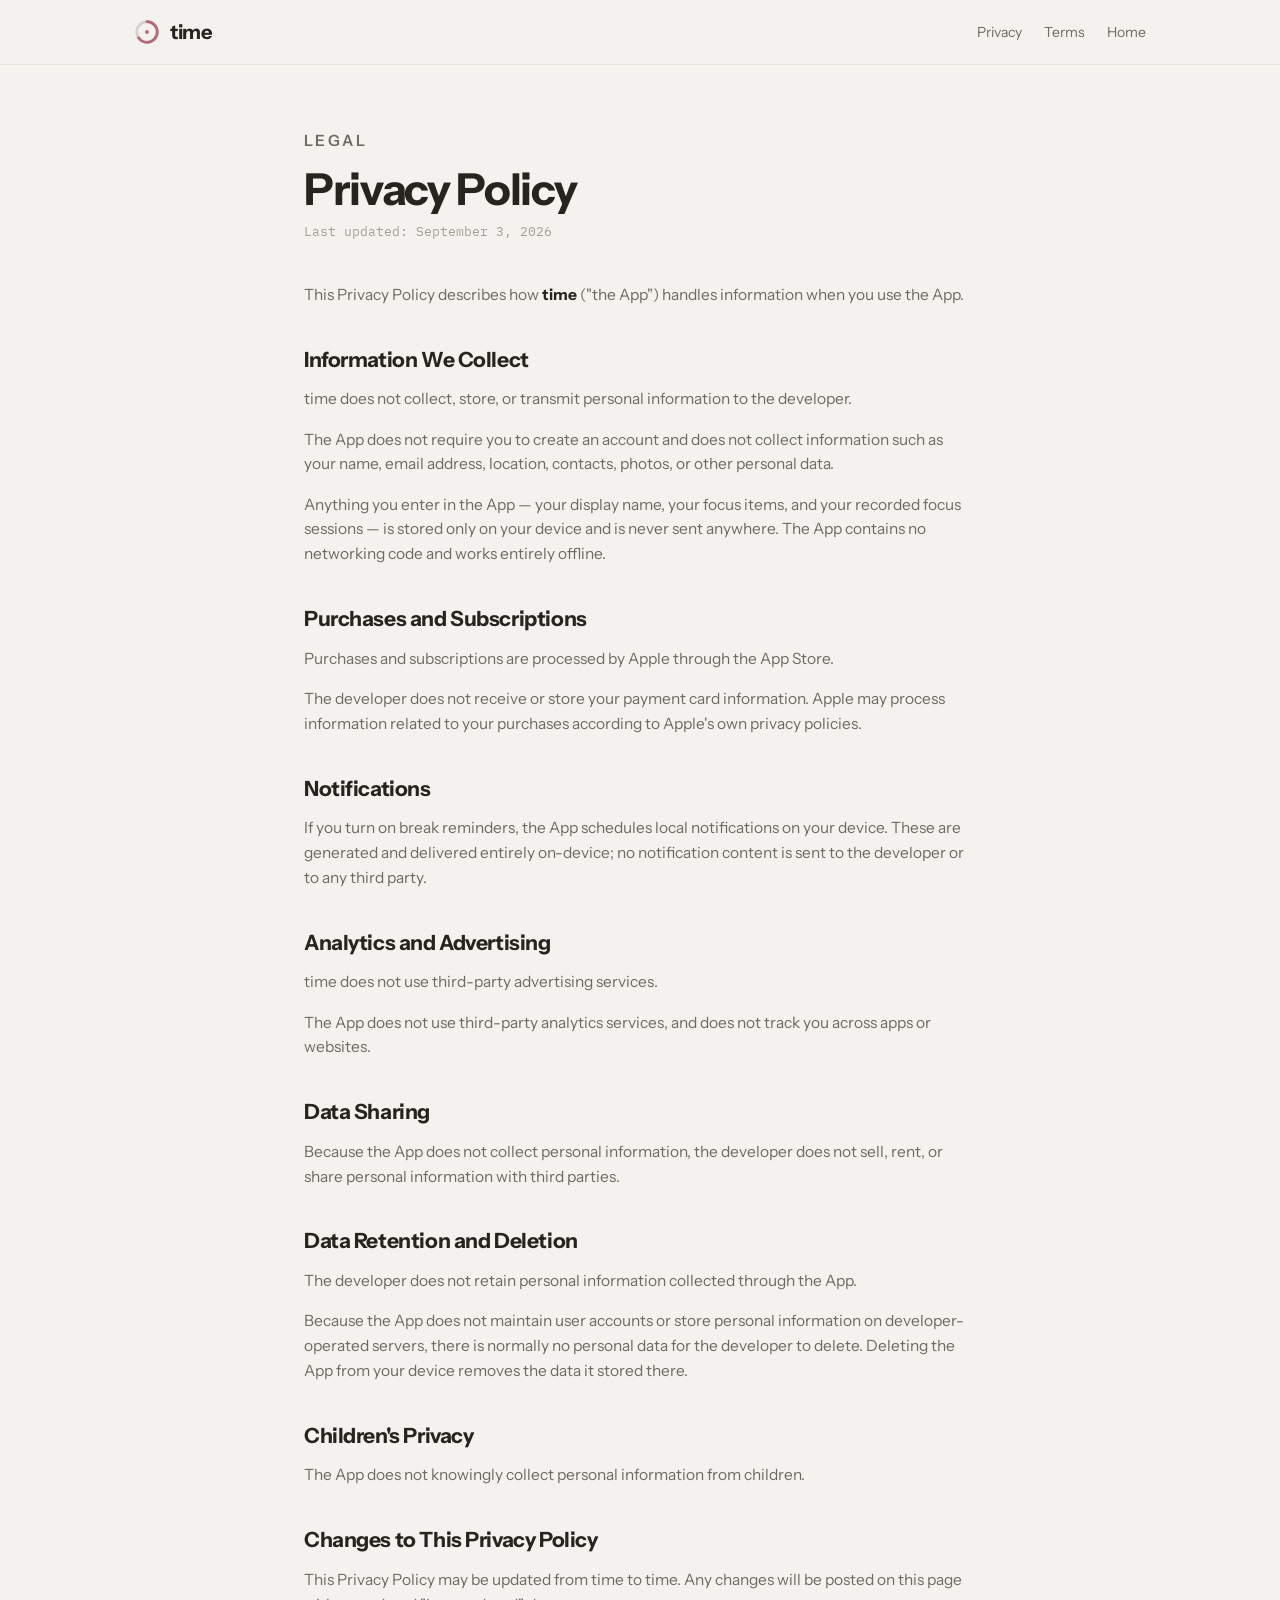
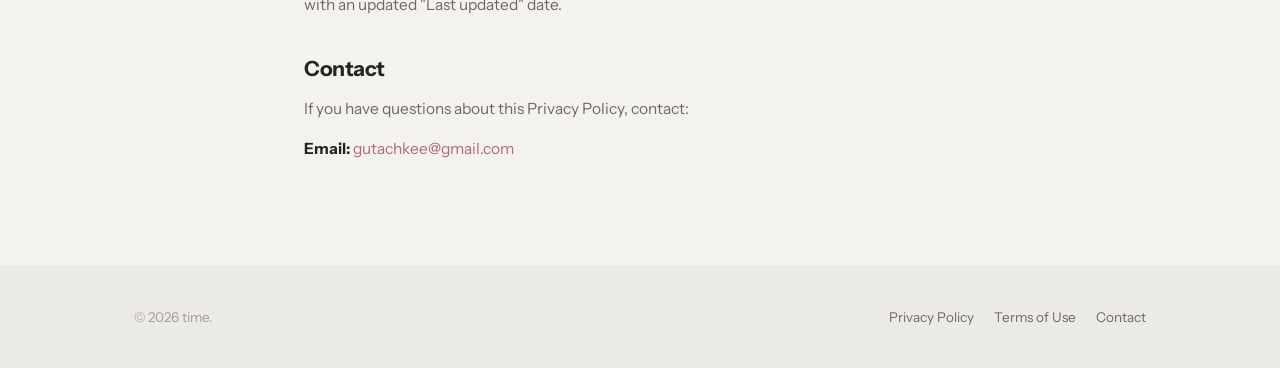
==== privacy/index.html @ 2e371567 "Add landing page, Privacy Policy and Terms of Use for GitHub Pages Static site for the `time` iOS ap" ====
<!DOCTYPE html>
<html lang="en">
<head>
<meta charset="utf-8">
<meta name="viewport" content="width=device-width, initial-scale=1">
<title>Privacy Policy — time</title>
<meta name="description" content="How the time iOS app handles your information. Short version: it does not collect any.">
<meta name="robots" content="index, follow">
<meta name="theme-color" content="#b06a7a">
<link rel="preconnect" href="https://fonts.googleapis.com">
<link rel="preconnect" href="https://fonts.gstatic.com" crossorigin>
<link href="https://fonts.googleapis.com/css2?family=Instrument+Sans:wght@400;500;600;700&family=IBM+Plex+Mono:wght@400;500&display=swap" rel="stylesheet">
<link rel="stylesheet" href="../assets/site.css">
<link rel="icon" href="../assets/mark.svg" type="image/svg+xml">
</head>
<body>

<header class="site-head">
  <div class="wrap">
    <a class="brand" href="../">
      <svg width="26" height="26" viewBox="0 0 76 76" aria-hidden="true">
        <circle cx="38" cy="38" r="30" fill="none" stroke="currentColor" stroke-width="8" opacity=".16"/>
        <circle cx="38" cy="38" r="30" fill="none" stroke="#b06a7a" stroke-width="8" stroke-linecap="round"
                stroke-dasharray="188.5" stroke-dashoffset="66" transform="rotate(-90 38 38)"/>
        <circle cx="38" cy="38" r="5.5" fill="#b06a7a"/>
      </svg>
      time
    </a>
    <nav class="nav">
      <a href="../privacy/">Privacy</a>
      <a href="../terms/">Terms</a>
      <a href="../">Home</a>
    </nav>
  </div>
</header>

<main class="legal">
  <div class="wrap wrap--narrow">
    <p class="eyebrow">Legal</p>
    <h1>Privacy Policy</h1>
    <p class="updated">Last updated: September 3, 2026</p>

    <p>This Privacy Policy describes how <strong>time</strong> ("the App") handles information when you use the App.</p>

    <h2>Information We Collect</h2>
    <p>time does not collect, store, or transmit personal information to the developer.</p>
    <p>The App does not require you to create an account and does not collect information such as your name, email address, location, contacts, photos, or other personal data.</p>
    <p>Anything you enter in the App — your display name, your focus items, and your recorded focus sessions — is stored only on your device and is never sent anywhere. The App contains no networking code and works entirely offline.</p>

    <h2>Purchases and Subscriptions</h2>
    <p>Purchases and subscriptions are processed by Apple through the App Store.</p>
    <p>The developer does not receive or store your payment card information. Apple may process information related to your purchases according to Apple's own privacy policies.</p>

    <h2>Notifications</h2>
    <p>If you turn on break reminders, the App schedules local notifications on your device. These are generated and delivered entirely on-device; no notification content is sent to the developer or to any third party.</p>

    <h2>Analytics and Advertising</h2>
    <p>time does not use third-party advertising services.</p>
    <p>The App does not use third-party analytics services, and does not track you across apps or websites.</p>

    <h2>Data Sharing</h2>
    <p>Because the App does not collect personal information, the developer does not sell, rent, or share personal information with third parties.</p>

    <h2>Data Retention and Deletion</h2>
    <p>The developer does not retain personal information collected through the App.</p>
    <p>Because the App does not maintain user accounts or store personal information on developer-operated servers, there is normally no personal data for the developer to delete. Deleting the App from your device removes the data it stored there.</p>

    <h2>Children's Privacy</h2>
    <p>The App does not knowingly collect personal information from children.</p>

    <h2>Changes to This Privacy Policy</h2>
    <p>This Privacy Policy may be updated from time to time. Any changes will be posted on this page with an updated "Last updated" date.</p>

    <h2>Contact</h2>
    <p>If you have questions about this Privacy Policy, contact:</p>
    <p><strong>Email:</strong> <a href="mailto:gutachkee@gmail.com">gutachkee@gmail.com</a></p>
  </div>
</main>

<footer class="site-foot">
  <div class="wrap">
    <p>© <span id="yr">2026</span> time.</p>
    <nav class="foot-links">
      <a href="../privacy/">Privacy Policy</a>
      <a href="../terms/">Terms of Use</a>
      <a href="mailto:gutachkee@gmail.com">Contact</a>
    </nav>
  </div>
</footer>

<script>document.getElementById('yr').textContent = new Date().getFullYear();</script>
</body>
</html>
---- assets/site.css ----
/* time — shared site styles. Palette mirrors TrackerCore/PaletteTokens.swift (Blush). */

:root{
  --bg:#f4f2ee;
  --bg-alt:#eceae6;
  --surface:#ffffff;
  --surface-2:#f8f6f2;
  --text:#26241f;
  --muted:#6f6a61;
  --faint:#a49e94;
  --border:#e8e4dc;
  --accent:#b06a7a;
  --accent-soft:#f4e6ea;
  --accent-line:#ecd3da;
  --shadow:0 1px 2px rgba(40,36,28,.04), 0 10px 26px rgba(40,36,28,.06);
  --shadow-lg:0 1px 2px rgba(40,36,28,.04), 0 24px 54px rgba(40,36,28,.10);
  --radius:20px;
  --sans:'Instrument Sans',system-ui,-apple-system,'Segoe UI',sans-serif;
  --mono:'IBM Plex Mono',ui-monospace,SFMono-Regular,Menlo,monospace;
  color-scheme:light dark;
}

@media (prefers-color-scheme:dark){
  :root{
    --bg:#161513; --bg-alt:#1b1a17; --surface:#201f1c; --surface-2:#1c1b18;
    --text:#eceae4; --muted:#a09a91; --faint:#7b756c; --border:#302d29;
    --accent:#d98aa0; --accent-soft:#2b2124; --accent-line:#3d2e33;
    --shadow:0 1px 2px rgba(0,0,0,.3), 0 10px 26px rgba(0,0,0,.28);
    --shadow-lg:0 1px 2px rgba(0,0,0,.3), 0 24px 54px rgba(0,0,0,.38);
  }
}

*,*::before,*::after{box-sizing:border-box}
html{-webkit-text-size-adjust:100%}
body{
  margin:0; background:var(--bg); color:var(--text);
  font-family:var(--sans); font-size:16px; line-height:1.6;
  -webkit-font-smoothing:antialiased;
}
img,svg{max-width:100%}
a{color:var(--accent); text-decoration:none}
a:hover{text-decoration:underline}

.wrap{width:100%; max-width:1060px; margin:0 auto; padding:0 24px}
.wrap--narrow{max-width:720px}

/* ---------- header ---------- */
.site-head{
  position:sticky; top:0; z-index:20;
  background:color-mix(in srgb, var(--bg) 86%, transparent);
  backdrop-filter:saturate(150%) blur(12px);
  border-bottom:1px solid var(--border);
}
.site-head .wrap{display:flex; align-items:center; justify-content:space-between; gap:16px; height:64px}
.brand{display:flex; align-items:center; gap:10px; color:var(--text); font-weight:700; font-size:20px; letter-spacing:-.02em}
.brand:hover{text-decoration:none}
.nav{display:flex; align-items:center; gap:22px; font-size:14px}
.nav a{color:var(--muted)}
.nav a:hover{color:var(--text); text-decoration:none}

/* ---------- type ---------- */
.eyebrow{font-size:11px; letter-spacing:.16em; text-transform:uppercase; font-weight:600; color:var(--faint); margin:0 0 12px}
h1{font-size:clamp(38px,6vw,60px); line-height:1.05; letter-spacing:-.03em; font-weight:700; margin:0 0 20px}
h2{font-size:clamp(26px,3.4vw,34px); line-height:1.15; letter-spacing:-.02em; font-weight:700; margin:0 0 14px}
h3{font-size:17px; font-weight:600; letter-spacing:-.01em; margin:0 0 6px}
.lede{font-size:clamp(17px,2vw,19px); line-height:1.6; color:var(--muted); margin:0}
.mono{font-family:var(--mono)}

/* ---------- sections ---------- */
section{padding:76px 0}
.section-head{max-width:660px; margin-bottom:38px}
.section-head p{color:var(--muted); margin:0}
.alt{background:var(--bg-alt); border-top:1px solid var(--border); border-bottom:1px solid var(--border)}

/* ---------- hero ---------- */
.hero{padding:76px 0 84px}
.hero .wrap{display:grid; grid-template-columns:minmax(0,1fr) auto; gap:64px; align-items:center}
.hero-copy{max-width:520px}
.badge{
  display:inline-flex; align-items:center; gap:8px; font-family:var(--mono); font-size:12px;
  color:var(--accent); background:var(--accent-soft); border:1px solid var(--accent-line);
  padding:4px 11px; border-radius:999px; margin-bottom:22px;
}
.cta-row{display:flex; flex-wrap:wrap; gap:12px; align-items:center; margin-top:30px}
.btn{
  display:inline-flex; align-items:center; gap:9px; font-size:15px; font-weight:600;
  padding:13px 22px; border-radius:999px; border:1px solid transparent; cursor:pointer;
}
.btn:hover{text-decoration:none}
.btn--primary{background:var(--accent); color:#fff; box-shadow:0 8px 18px color-mix(in srgb, var(--accent) 34%, transparent)}
@media (prefers-color-scheme:dark){ .btn--primary{color:#1a1512} }
.btn--primary[aria-disabled="true"]{opacity:.55; cursor:default; box-shadow:none}
.btn--ghost{background:var(--surface); color:var(--text); border-color:var(--border); box-shadow:var(--shadow)}
.cta-note{font-size:13px; color:var(--faint); margin:14px 0 0}

/* ---------- phone mock ---------- */
.phone{
  width:300px; flex:none; border-radius:44px; padding:10px;
  background:var(--surface); border:1px solid var(--border); box-shadow:var(--shadow-lg);
}
.phone-screen{
  border-radius:35px; background:var(--bg); overflow:hidden;
  padding:26px 16px 20px; display:flex; flex-direction:column; gap:16px;
}
.notch{width:96px; height:22px; border-radius:999px; background:var(--text); opacity:.9; margin:-14px auto 2px}
.ph-row{display:flex; align-items:center; justify-content:space-between; gap:10px}
.avatar{
  width:36px; height:36px; border-radius:999px; background:var(--accent); color:#fff;
  display:flex; align-items:center; justify-content:center; font-size:14px; font-weight:600;
}
.ph-name{font-size:14px; font-weight:600}
.ph-date{font-size:12px; color:var(--muted)}
.ph-total{font-size:38px; font-weight:600; line-height:1; letter-spacing:-.01em; font-feature-settings:'tnum'}
.ph-of{font-size:13px; color:var(--muted)}
.segbar{display:flex; gap:3px; margin-top:12px}
.segbar span{height:8px; border-radius:999px; background:var(--border); position:relative; overflow:hidden}
.segbar span i{position:absolute; inset:0 auto 0 0; border-radius:999px; display:block}
.card{
  background:var(--surface); border:1px solid var(--border); border-radius:var(--radius);
  padding:14px 16px; box-shadow:var(--shadow);
}
.card--flat{box-shadow:none}
.focus-card{display:flex; align-items:center; justify-content:space-between; gap:12px}
.focus-name{font-size:14px; font-weight:600; display:flex; align-items:center; gap:7px}
.dot{width:7px; height:7px; border-radius:999px; flex:none}
.focus-time{font-family:var(--mono); font-size:12.5px; color:var(--muted); margin-top:4px}
.focus-time em{font-style:normal; color:var(--faint)}
.ring{position:relative; width:48px; height:48px; flex:none}
.ring svg{position:absolute; inset:0; transform:rotate(-90deg)}
.ring button{
  position:absolute; inset:7px; border-radius:999px; border:none; background:var(--accent); color:#fff;
  display:flex; align-items:center; justify-content:center; cursor:default;
}
.hist{display:flex; align-items:flex-end; gap:3px; height:40px; margin-top:10px}
.hist i{flex:1; background:var(--accent); border-radius:3px; opacity:.85; display:block}

/* ---------- grids ---------- */
.grid{display:grid; gap:18px; grid-template-columns:repeat(auto-fit,minmax(250px,1fr))}
.feature{background:var(--surface); border:1px solid var(--border); border-radius:var(--radius); padding:24px; box-shadow:var(--shadow)}
.feature p{margin:0; color:var(--muted); font-size:14.5px}
.ficon{
  width:38px; height:38px; border-radius:11px; background:var(--accent-soft); border:1px solid var(--accent-line);
  color:var(--accent); display:flex; align-items:center; justify-content:center; margin-bottom:14px;
}

.steps{display:grid; gap:22px; grid-template-columns:repeat(auto-fit,minmax(240px,1fr)); counter-reset:step}
.step{position:relative; padding-top:18px; border-top:2px solid var(--accent)}
.step::before{
  counter-increment:step; content:counter(step,decimal-leading-zero);
  font-family:var(--mono); font-size:12px; color:var(--accent); display:block; margin-bottom:8px;
}
.step p{margin:0; color:var(--muted); font-size:14.5px}

/* ---------- palettes ---------- */
.palettes{display:flex; flex-wrap:wrap; gap:22px}
.pal{display:flex; flex-direction:column; align-items:center; gap:9px}
.pal-tile{width:64px; height:64px; border-radius:17px; display:flex; align-items:center; justify-content:center}
.pal-name{font-size:12.5px; color:var(--muted)}

/* ---------- privacy panel ---------- */
.panel{
  background:var(--surface); border:1px solid var(--border); border-radius:26px;
  padding:40px; box-shadow:var(--shadow);
}
.checks{list-style:none; margin:22px 0 0; padding:0; display:grid; gap:12px; grid-template-columns:repeat(auto-fit,minmax(240px,1fr))}
.checks li{display:flex; gap:10px; font-size:14.5px; color:var(--muted)}
.checks svg{flex:none; color:var(--accent); margin-top:3px}

/* ---------- pricing ---------- */
.tiers{display:grid; gap:18px; grid-template-columns:repeat(auto-fit,minmax(280px,1fr))}
.tier{background:var(--surface); border:1px solid var(--border); border-radius:24px; padding:28px; box-shadow:var(--shadow)}
.tier--pro{border-color:var(--accent-line); background:var(--surface-2)}
.tier ul{list-style:none; margin:18px 0 0; padding:0; display:grid; gap:10px}
.tier li{font-size:14.5px; color:var(--muted); display:flex; gap:9px}
.tier li svg{flex:none; color:var(--accent); margin-top:4px}
.tier-tag{font-family:var(--mono); font-size:11.5px; letter-spacing:.06em; text-transform:uppercase; color:var(--accent)}

/* ---------- faq ---------- */
.faq{display:grid; gap:0; max-width:760px}
details{border-bottom:1px solid var(--border); padding:18px 0}
details summary{cursor:pointer; font-weight:600; font-size:16px; list-style:none; display:flex; justify-content:space-between; gap:16px}
details summary::-webkit-details-marker{display:none}
details summary::after{content:'+'; color:var(--accent); font-weight:400; font-size:20px; line-height:1}
details[open] summary::after{content:'–'}
details p{margin:10px 0 0; color:var(--muted); font-size:15px}

/* ---------- legal ---------- */
.legal{padding:64px 0 88px}
.legal h1{font-size:clamp(32px,5vw,44px); margin-bottom:10px}
.legal .updated{font-family:var(--mono); font-size:13px; color:var(--faint); margin:0 0 40px}
.legal h2{font-size:21px; margin:40px 0 10px}
.legal p, .legal li{color:var(--muted); font-size:15.5px}
.legal ul{padding-left:20px}
.legal strong{color:var(--text)}
.legal hr{border:0; border-top:1px solid var(--border); margin:44px 0}

/* ---------- footer ---------- */
.site-foot{border-top:1px solid var(--border); background:var(--bg-alt); padding:40px 0}
.site-foot .wrap{display:flex; flex-wrap:wrap; gap:16px; align-items:center; justify-content:space-between}
.site-foot p{margin:0; font-size:13.5px; color:var(--faint)}
.foot-links{display:flex; flex-wrap:wrap; gap:20px; font-size:13.5px}
.foot-links a{color:var(--muted)}

@media (max-width:880px){
  .hero .wrap{grid-template-columns:minmax(0,1fr); justify-items:start; gap:48px}
  .phone{margin:0 auto}
  section{padding:60px 0}
  .panel{padding:28px}
}
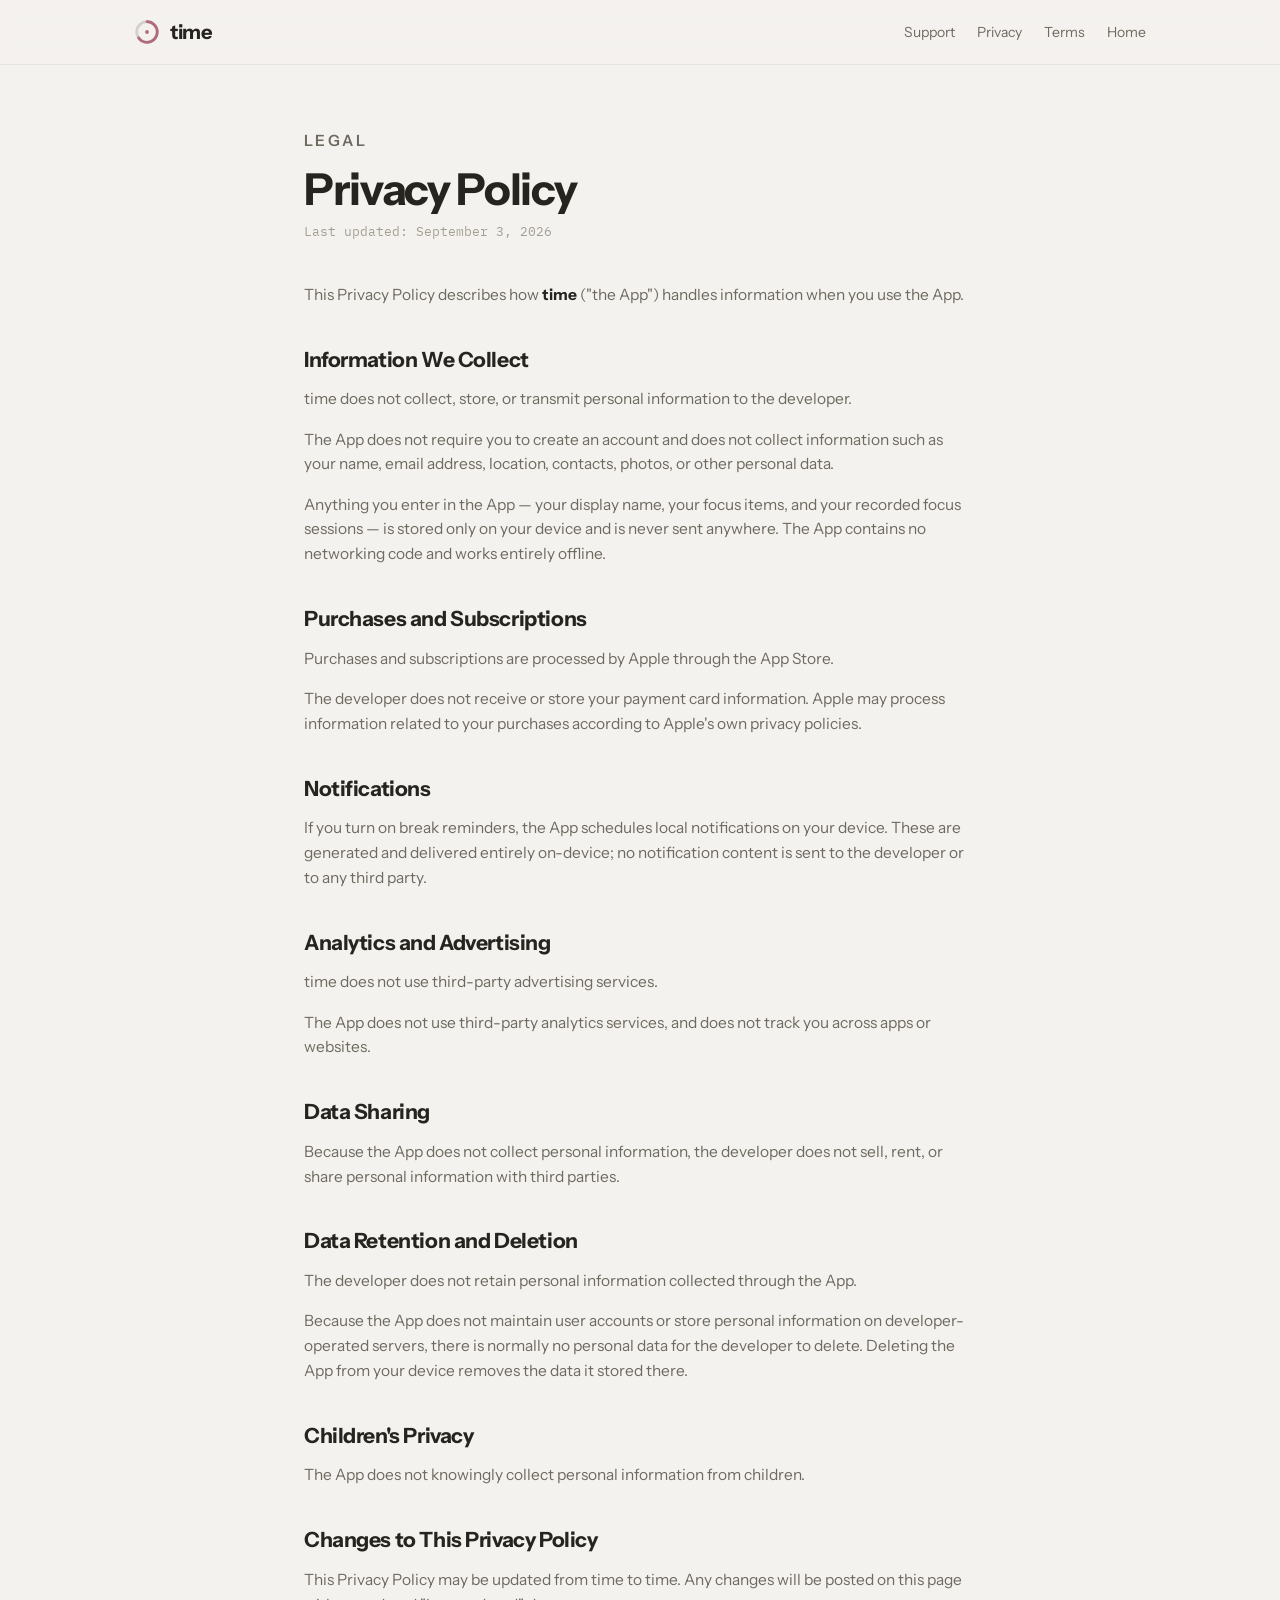
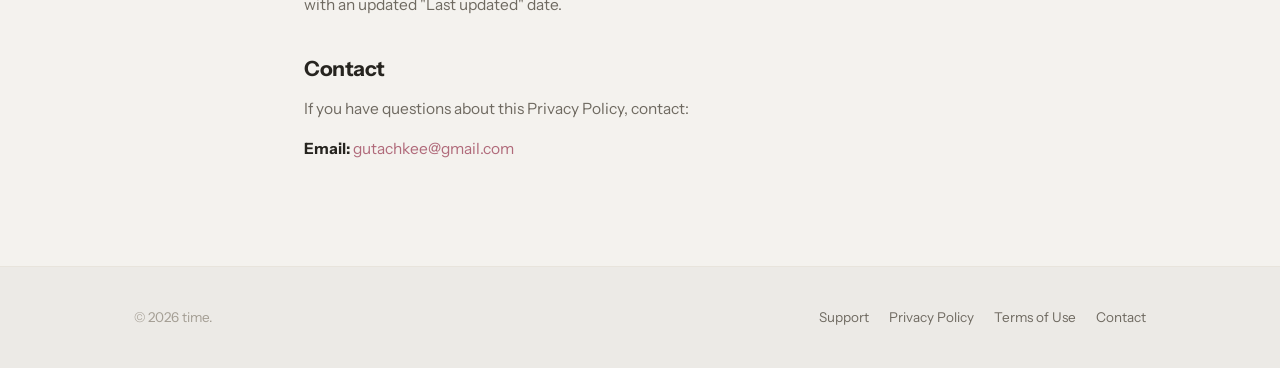
==== commit ef003a06: "+ support" ====
--- a/privacy/index.html
+++ b/privacy/index.html
@@ -27,8 +27,9 @@
       time
     </a>
     <nav class="nav">
-      <a href="../privacy/">Privacy</a>
-      <a href="../terms/">Terms</a>
+      <a href="../support/">Support</a>
+      <a class="opt" href="../privacy/">Privacy</a>
+      <a class="opt" href="../terms/">Terms</a>
       <a href="../">Home</a>
     </nav>
   </div>
@@ -81,6 +82,7 @@
   <div class="wrap">
     <p>© <span id="yr">2026</span> time.</p>
     <nav class="foot-links">
+      <a href="../support/">Support</a>
       <a href="../privacy/">Privacy Policy</a>
       <a href="../terms/">Terms of Use</a>
       <a href="mailto:gutachkee@gmail.com">Contact</a>
--- a/assets/site.css
+++ b/assets/site.css
@@ -93,46 +93,11 @@
 .btn--ghost{background:var(--surface); color:var(--text); border-color:var(--border); box-shadow:var(--shadow)}
 .cta-note{font-size:13px; color:var(--faint); margin:14px 0 0}
 
-/* ---------- phone mock ---------- */
-.phone{
-  width:300px; flex:none; border-radius:44px; padding:10px;
-  background:var(--surface); border:1px solid var(--border); box-shadow:var(--shadow-lg);
-}
-.phone-screen{
-  border-radius:35px; background:var(--bg); overflow:hidden;
-  padding:26px 16px 20px; display:flex; flex-direction:column; gap:16px;
-}
-.notch{width:96px; height:22px; border-radius:999px; background:var(--text); opacity:.9; margin:-14px auto 2px}
-.ph-row{display:flex; align-items:center; justify-content:space-between; gap:10px}
-.avatar{
-  width:36px; height:36px; border-radius:999px; background:var(--accent); color:#fff;
-  display:flex; align-items:center; justify-content:center; font-size:14px; font-weight:600;
-}
-.ph-name{font-size:14px; font-weight:600}
-.ph-date{font-size:12px; color:var(--muted)}
-.ph-total{font-size:38px; font-weight:600; line-height:1; letter-spacing:-.01em; font-feature-settings:'tnum'}
-.ph-of{font-size:13px; color:var(--muted)}
+/* ---------- shared bits used by the widget illustrations ---------- */
 .segbar{display:flex; gap:3px; margin-top:12px}
 .segbar span{height:8px; border-radius:999px; background:var(--border); position:relative; overflow:hidden}
 .segbar span i{position:absolute; inset:0 auto 0 0; border-radius:999px; display:block}
-.card{
-  background:var(--surface); border:1px solid var(--border); border-radius:var(--radius);
-  padding:14px 16px; box-shadow:var(--shadow);
-}
-.card--flat{box-shadow:none}
-.focus-card{display:flex; align-items:center; justify-content:space-between; gap:12px}
-.focus-name{font-size:14px; font-weight:600; display:flex; align-items:center; gap:7px}
 .dot{width:7px; height:7px; border-radius:999px; flex:none}
-.focus-time{font-family:var(--mono); font-size:12.5px; color:var(--muted); margin-top:4px}
-.focus-time em{font-style:normal; color:var(--faint)}
-.ring{position:relative; width:48px; height:48px; flex:none}
-.ring svg{position:absolute; inset:0; transform:rotate(-90deg)}
-.ring button{
-  position:absolute; inset:7px; border-radius:999px; border:none; background:var(--accent); color:#fff;
-  display:flex; align-items:center; justify-content:center; cursor:default;
-}
-.hist{display:flex; align-items:flex-end; gap:3px; height:40px; margin-top:10px}
-.hist i{flex:1; background:var(--accent); border-radius:3px; opacity:.85; display:block}
 
 /* ---------- grids ---------- */
 .grid{display:grid; gap:18px; grid-template-columns:repeat(auto-fit,minmax(250px,1fr))}
@@ -203,7 +168,135 @@
 
 @media (max-width:880px){
   .hero .wrap{grid-template-columns:minmax(0,1fr); justify-items:start; gap:48px}
-  .phone{margin:0 auto}
   section{padding:60px 0}
   .panel{padding:28px}
 }
+
+/* ---------- device frames + real screenshots ---------- */
+.device{
+  position:relative; flex:none; border-radius:46px; padding:9px;
+  background:linear-gradient(155deg,#4a463f 0%,#211f1c 42%,#171512 70%,#3b3830 100%);
+  box-shadow:0 2px 4px rgba(40,36,28,.14), 0 26px 60px rgba(40,36,28,.22);
+}
+@media (prefers-color-scheme:dark){
+  .device{box-shadow:0 2px 4px rgba(0,0,0,.5), 0 26px 60px rgba(0,0,0,.55)}
+}
+.device img{display:block; width:100%; height:auto; border-radius:38px; background:var(--bg)}
+.device--xs{width:186px; border-radius:34px; padding:6px}
+.device--xs img{border-radius:29px}
+.device--sm{width:212px; border-radius:38px; padding:7px}
+.device--sm img{border-radius:32px}
+.device--md{width:252px}
+.device--lg{width:292px}
+
+/* hero pair */
+.hero-shots{position:relative; padding-left:78px}
+.hero-shots .device--back{
+  position:absolute; left:0; top:26px; z-index:0;
+  transform:rotate(-7deg); transform-origin:bottom right;
+}
+.hero-shots .device--front{position:relative; z-index:1; transform:rotate(1.5deg)}
+
+/* ---------- screenshot strip ---------- */
+.shots-wrap{position:relative; margin:0 -24px; padding:4px 0 6px}
+.shots{
+  display:flex; gap:26px; overflow-x:auto; scroll-snap-type:x proximity;
+  padding:14px 24px 22px; scrollbar-width:none;
+}
+.shots::-webkit-scrollbar{display:none}
+.shot{flex:0 0 auto; width:212px; scroll-snap-align:center}
+.shot figcaption{margin-top:14px}
+.shot b{display:block; font-size:14px; font-weight:600; letter-spacing:-.01em}
+.shot span{display:block; font-size:13px; color:var(--muted); margin-top:2px; line-height:1.45}
+.strip-note{font-size:12.5px; color:var(--faint); margin:2px 0 0; display:flex; gap:7px; align-items:center}
+
+/* ---------- alternating feature showcases ---------- */
+.showcase{
+  display:grid; grid-template-columns:minmax(0,1fr) auto; gap:60px; align-items:center;
+  padding:52px 0; border-top:1px solid var(--border);
+}
+.showcase:first-of-type{border-top:0; padding-top:8px}
+.showcase--rev .showcase-copy{order:2}
+.showcase--rev .device{order:1}
+.showcase-copy h3{font-size:clamp(21px,2.6vw,26px); letter-spacing:-.02em; margin:0 0 12px}
+.showcase-copy p{color:var(--muted); margin:0; font-size:15.5px; max-width:46ch}
+.showcase-copy .eyebrow{color:var(--accent)}
+.bullets{list-style:none; margin:20px 0 0; padding:0; display:grid; gap:9px}
+.bullets li{display:flex; gap:10px; font-size:14.5px; color:var(--muted)}
+.bullets li::before{
+  content:''; width:6px; height:6px; border-radius:999px; background:var(--accent);
+  flex:none; margin-top:8px;
+}
+
+/* ---------- palette showcase ---------- */
+.pal-shots{display:grid; grid-template-columns:repeat(auto-fit,186px); justify-content:center; gap:30px 26px; margin-bottom:44px}
+.pal-shot{display:flex; flex-direction:column; align-items:center; gap:12px}
+.pal-shot .tag{
+  font-family:var(--mono); font-size:11.5px; color:var(--muted); white-space:nowrap;
+  border:1px solid var(--border); background:var(--surface); border-radius:999px; padding:4px 12px;
+}
+
+/* ---------- lock screen / widget illustrations ---------- */
+.surfaces{display:grid; gap:22px; grid-template-columns:repeat(auto-fit,minmax(260px,1fr)); align-items:start}
+.surface{
+  background:var(--surface); border:1px solid var(--border); border-radius:var(--radius);
+  padding:22px; box-shadow:var(--shadow);
+}
+.surface h3{margin-bottom:6px}
+.surface p{margin:0; color:var(--muted); font-size:14.5px}
+.mock{
+  margin-bottom:18px; border-radius:18px; padding:14px;
+  background:linear-gradient(150deg,#2b2724,#171513);
+  display:flex; flex-direction:column; gap:10px; height:136px; justify-content:center;
+}
+.mock--flat{background:var(--surface-2); border:1px solid var(--border)}
+.la{
+  background:rgba(255,255,255,.09); border:1px solid rgba(255,255,255,.12);
+  border-radius:14px; padding:11px 12px; color:#f2efe9;
+}
+.la-top{display:flex; align-items:center; justify-content:space-between; gap:10px}
+.la-name{display:flex; align-items:center; gap:7px; font-size:12.5px; font-weight:600}
+.la-clock{font-family:var(--mono); font-size:19px; letter-spacing:-.01em}
+.la-bar{height:5px; border-radius:999px; background:rgba(255,255,255,.16); margin-top:10px; overflow:hidden}
+.la-bar i{display:block; height:100%; width:62%; border-radius:999px; background:#d98aa0}
+.la-foot{display:flex; align-items:center; justify-content:space-between; margin-top:9px; font-size:11px; color:rgba(255,255,255,.6)}
+.la-pause{
+  background:#d98aa0; color:#241a1d; border-radius:999px; padding:3px 12px;
+  font-size:11px; font-weight:600;
+}
+.island{
+  align-self:center; background:#000; border-radius:999px; padding:8px 16px;
+  display:flex; align-items:center; gap:10px; color:#f2efe9; font-size:12px;
+}
+.island .la-clock{font-size:14px}
+.wid-row{display:flex; gap:12px; justify-content:center; align-items:stretch}
+.wid{
+  background:var(--surface); border:1px solid var(--border); border-radius:16px;
+  padding:12px; box-shadow:var(--shadow); flex:none;
+}
+.wid--sm{width:100px; height:96px; display:flex; flex-direction:column; justify-content:space-between; align-items:flex-start}
+.wid--md{width:186px; height:96px; display:flex; flex-direction:column; justify-content:space-between}
+.wid-label{font-size:9.5px; color:var(--muted); letter-spacing:.04em; text-transform:uppercase; white-space:nowrap}
+.wid-big{font-family:var(--mono); font-size:17px; letter-spacing:-.02em}
+.wid-ring{width:26px; height:26px; flex:none}
+
+@media (max-width:880px){
+  .hero-shots{padding-left:0}
+  .hero-shots .device--front{transform:none}
+  .hero-shots .device--back{display:none}
+  .showcase{grid-template-columns:minmax(0,1fr); gap:32px; padding:40px 0}
+  .showcase--rev .showcase-copy{order:1}
+  .showcase--rev .device{order:2}
+  .showcase .device{margin:0 auto}
+}
+
+@media (max-width:640px){
+  /* keep the header on one line: the links marked .opt live in the page anyway */
+  .nav{gap:16px; font-size:13.5px}
+  .nav a.opt{display:none}
+}
+
+/* ── support ─────────────────────────────────────────────── */
+.support-hero{padding:68px 0 8px}
+.support-hero h1{font-size:clamp(32px,5vw,46px); margin-bottom:16px}
+.support-hero .cta-note a{color:var(--muted)}
